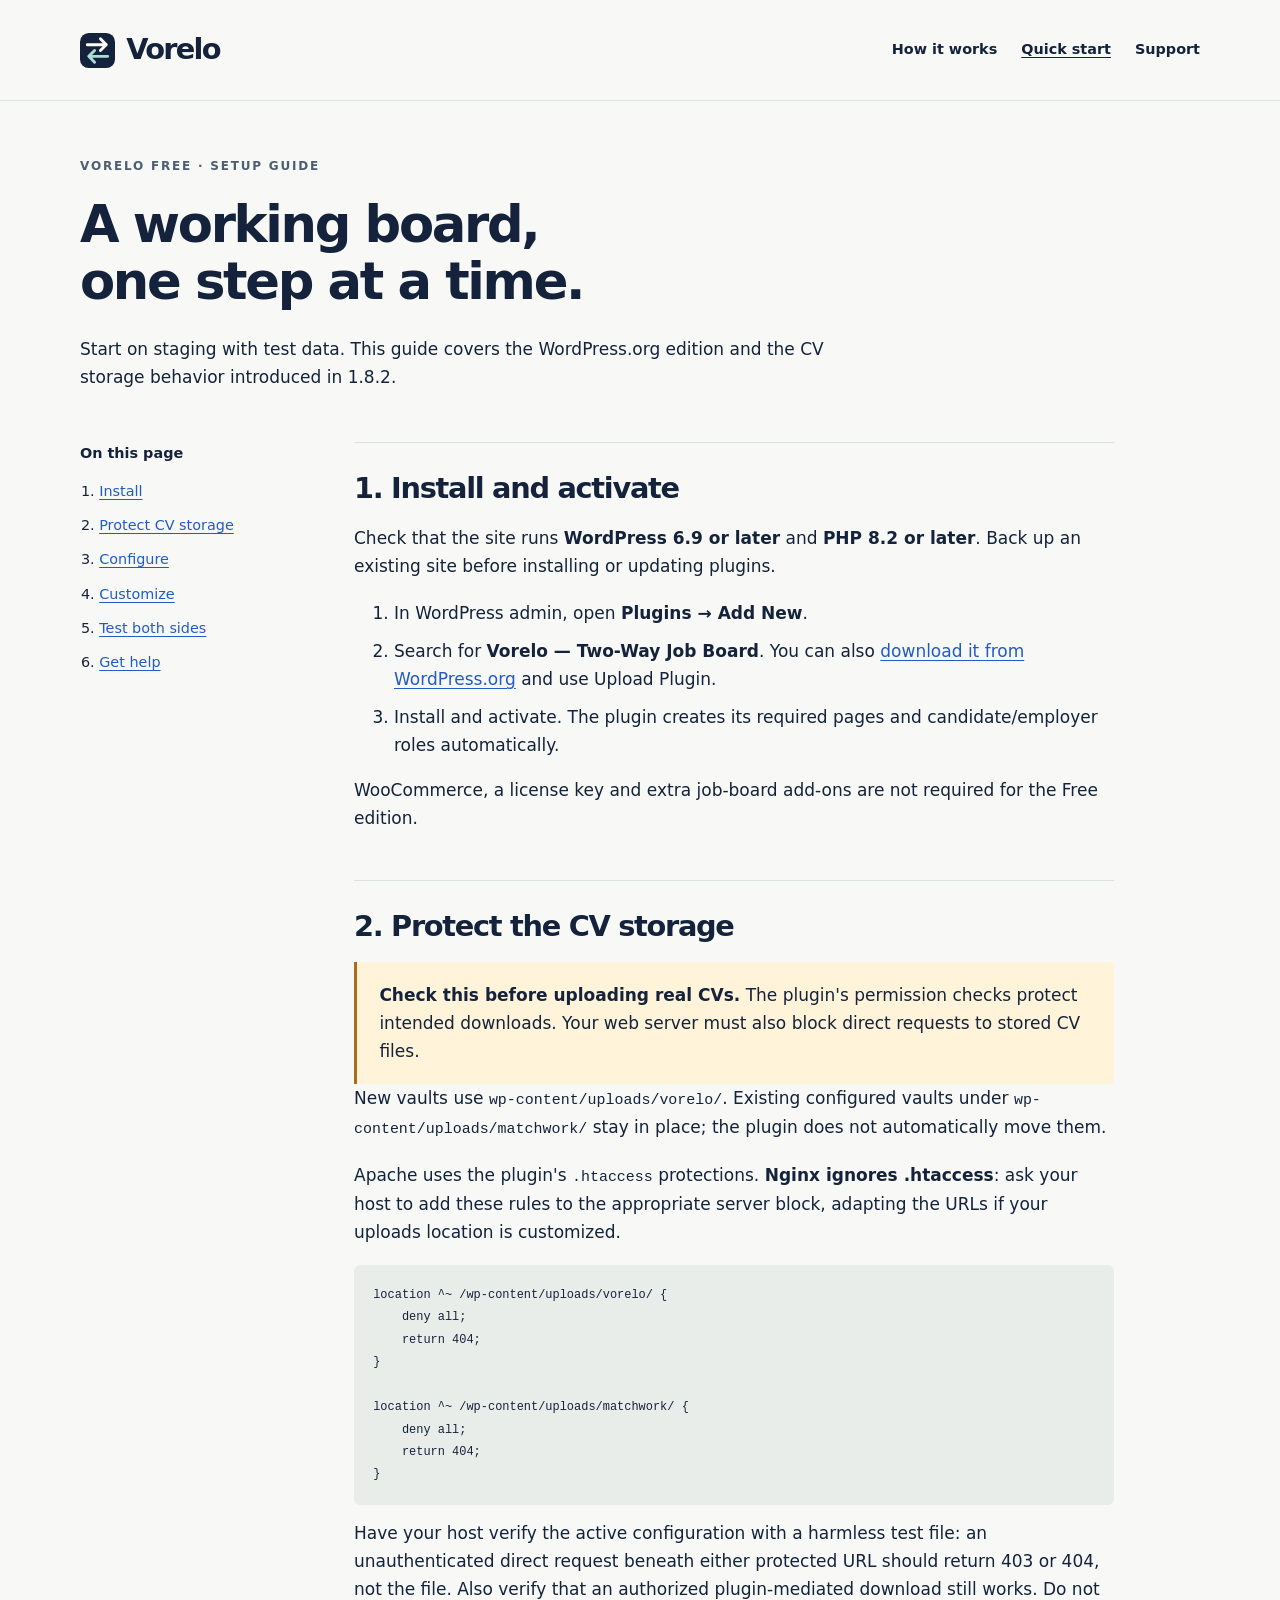
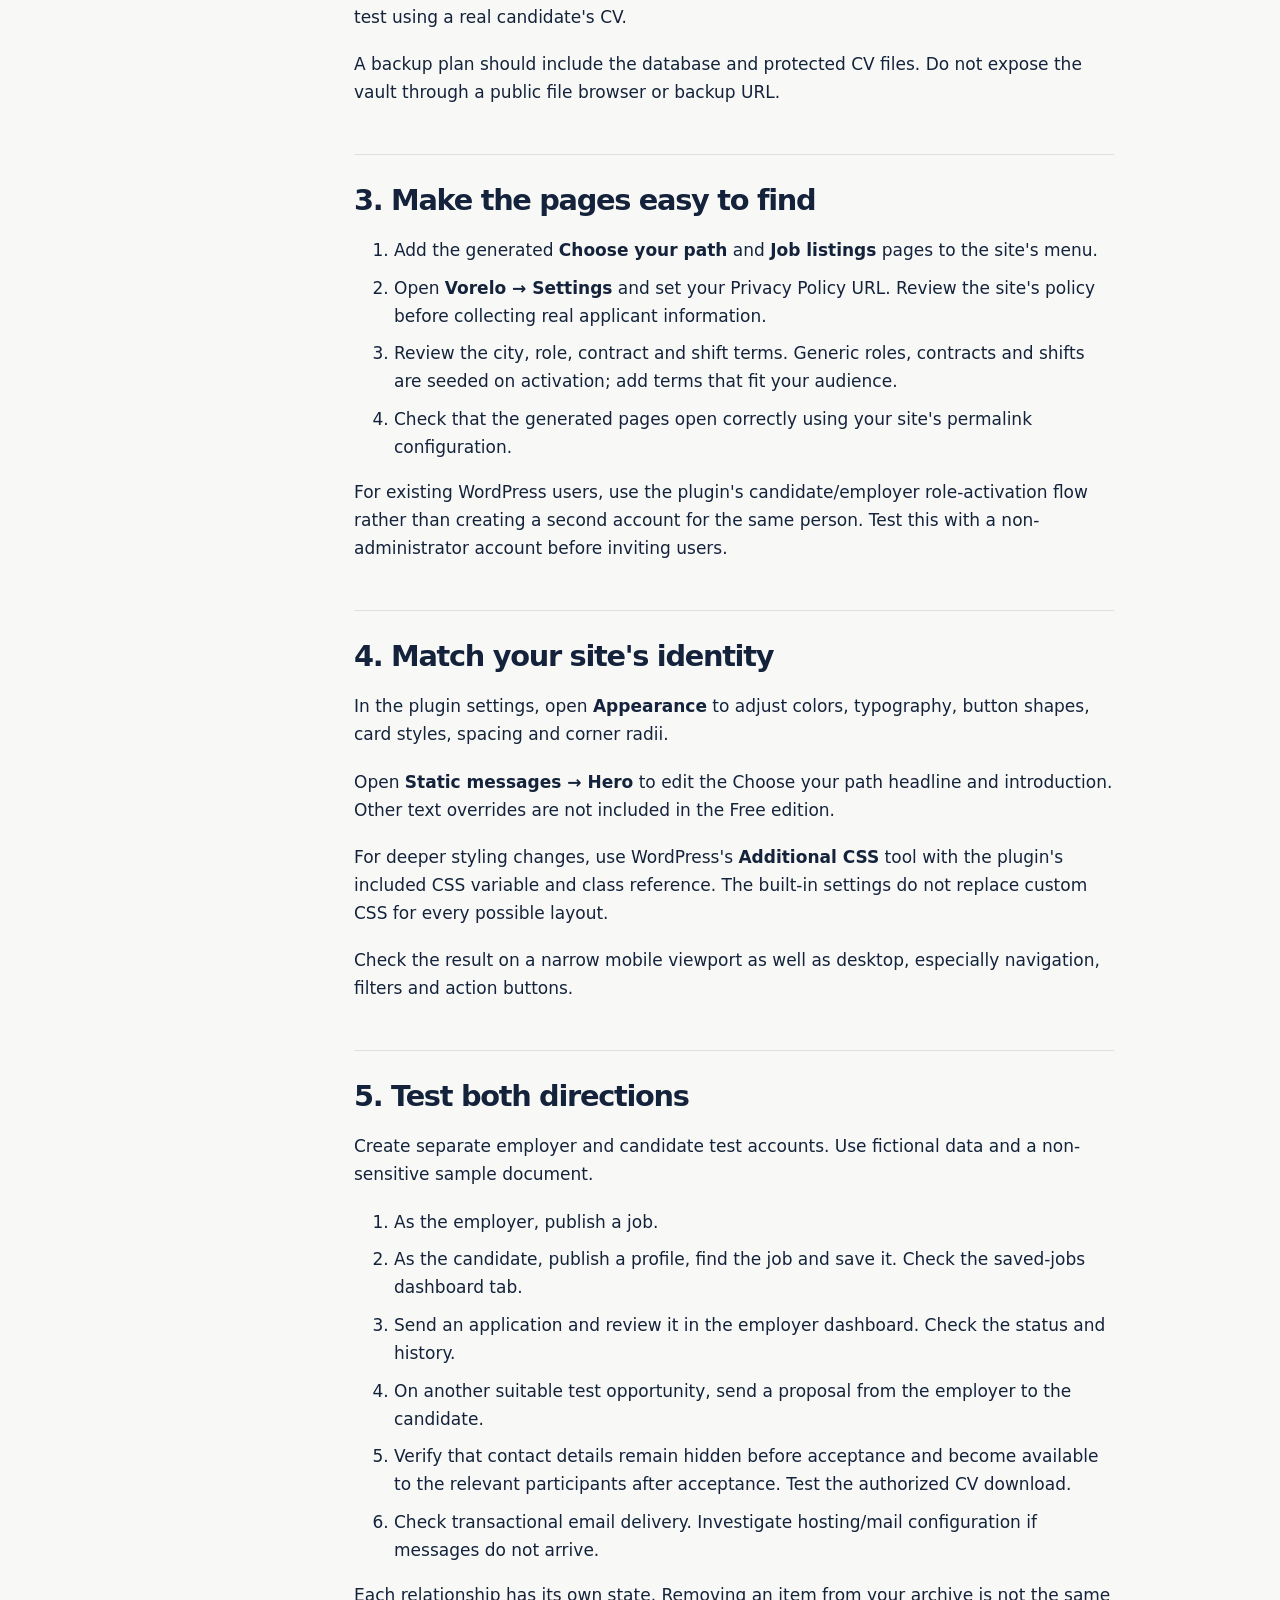
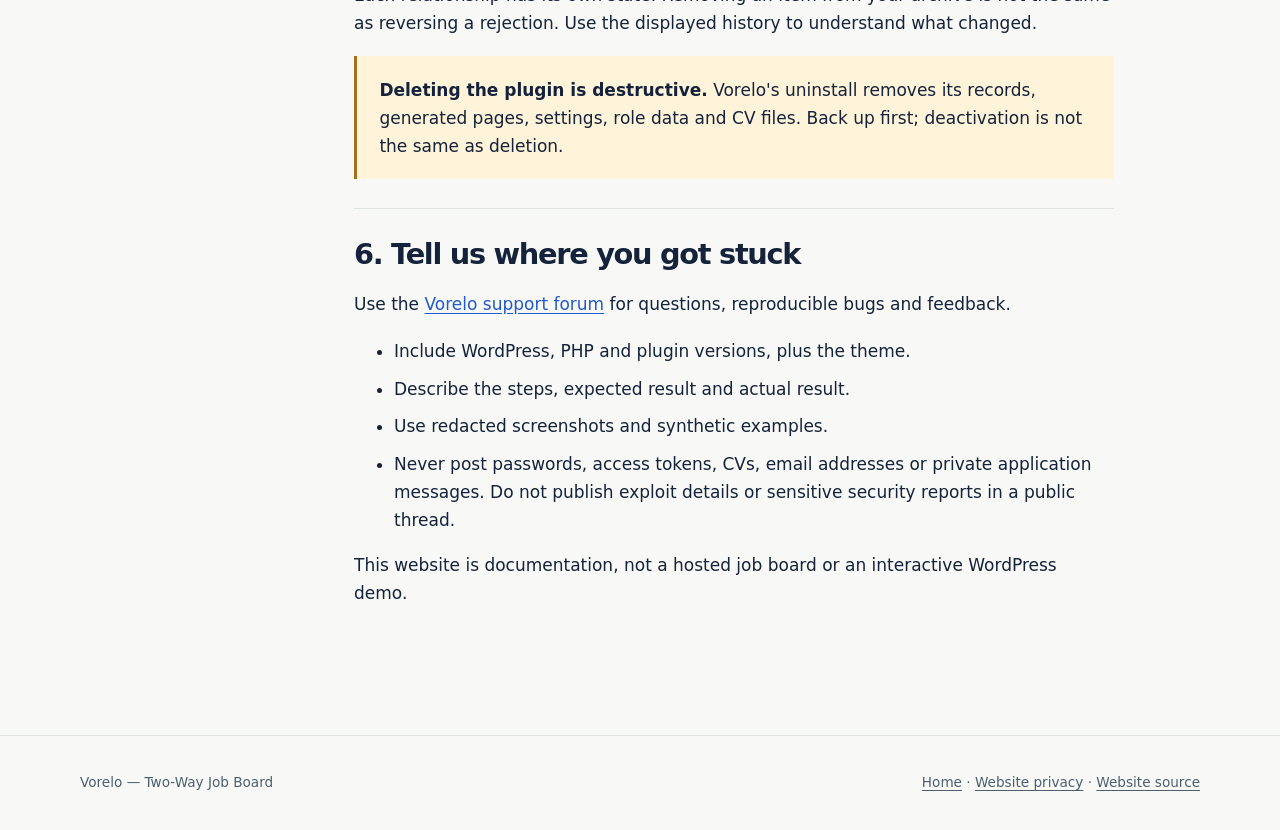
==== docs/guide.html @ be3d4c4b "feat(site): add public Vorelo website and setup guide" ====
<!doctype html>
<html lang="en">
<head>
  <meta charset="utf-8"><meta name="viewport" content="width=device-width, initial-scale=1">
  <meta name="description" content="Install Vorelo, configure the job-board pages and appearance, protect CV storage, and test the candidate and employer workflow.">
  <title>Quick start — Vorelo</title>
  <link rel="icon" href="assets/mark.svg" type="image/svg+xml"><link rel="stylesheet" href="assets/style.css">
  <link rel="canonical" href="https://paulex-github.github.io/vorelo-site/guide.html">
</head>
<body>
  <a class="mtwk-skip" href="#main">Skip to content</a>
  <header class="mtwk-header"><div class="mtwk-wrap mtwk-header-inner"><a class="mtwk-brand" href="./" aria-label="Vorelo home"><img src="assets/mark.svg" alt="" width="35" height="35">Vorelo</a><nav class="mtwk-nav" aria-label="Main navigation"><a href="./#how-it-works">How it works</a><a href="guide.html" aria-current="page">Quick start</a><a href="https://wordpress.org/support/plugin/vorelo-job-board/">Support</a></nav></div></header>
  <main id="main" class="mtwk-wrap">
    <div class="mtwk-doc-hero"><p class="mtwk-kicker">Vorelo Free · Setup guide</p><h1>A working board,<br>one step at a time.</h1><p>Start on staging with test data. This guide covers the WordPress.org edition and the CV storage behavior introduced in 1.8.2.</p></div>
    <div class="mtwk-doc-layout">
      <nav class="mtwk-toc" aria-label="On this page"><strong>On this page</strong><ol><li><a href="#install">Install</a></li><li><a href="#cv-storage">Protect CV storage</a></li><li><a href="#configure">Configure</a></li><li><a href="#appearance">Customize</a></li><li><a href="#test">Test both sides</a></li><li><a href="#support">Get help</a></li></ol></nav>
      <article class="mtwk-article">
        <section id="install"><h2>1. Install and activate</h2><p>Check that the site runs <strong>WordPress 6.9 or later</strong> and <strong>PHP 8.2 or later</strong>. Back up an existing site before installing or updating plugins.</p><ol><li>In WordPress admin, open <strong>Plugins → Add New</strong>.</li><li>Search for <strong>Vorelo — Two-Way Job Board</strong>. You can also <a href="https://wordpress.org/plugins/vorelo-job-board/">download it from WordPress.org</a> and use Upload Plugin.</li><li>Install and activate. The plugin creates its required pages and candidate/employer roles automatically.</li></ol><p>WooCommerce, a license key and extra job-board add-ons are not required for the Free edition.</p></section>
        <section id="cv-storage"><h2>2. Protect the CV storage</h2><div class="mtwk-warning"><p><strong>Check this before uploading real CVs.</strong> The plugin's permission checks protect intended downloads. Your web server must also block direct requests to stored CV files.</p></div><p>New vaults use <code>wp-content/uploads/vorelo/</code>. Existing configured vaults under <code>wp-content/uploads/matchwork/</code> stay in place; the plugin does not automatically move them.</p><p>Apache uses the plugin's <code>.htaccess</code> protections. <strong>Nginx ignores .htaccess</strong>: ask your host to add these rules to the appropriate server block, adapting the URLs if your uploads location is customized.</p><pre><code>location ^~ /wp-content/uploads/vorelo/ {
    deny all;
    return 404;
}

location ^~ /wp-content/uploads/matchwork/ {
    deny all;
    return 404;
}</code></pre><p>Have your host verify the active configuration with a harmless test file: an unauthenticated direct request beneath either protected URL should return 403 or 404, not the file. Also verify that an authorized plugin-mediated download still works. Do not test using a real candidate's CV.</p><p>A backup plan should include the database and protected CV files. Do not expose the vault through a public file browser or backup URL.</p></section>
        <section id="configure"><h2>3. Make the pages easy to find</h2><ol><li>Add the generated <strong>Choose your path</strong> and <strong>Job listings</strong> pages to the site's menu.</li><li>Open <strong>Vorelo → Settings</strong> and set your Privacy Policy URL. Review the site's policy before collecting real applicant information.</li><li>Review the city, role, contract and shift terms. Generic roles, contracts and shifts are seeded on activation; add terms that fit your audience.</li><li>Check that the generated pages open correctly using your site's permalink configuration.</li></ol><p>For existing WordPress users, use the plugin's candidate/employer role-activation flow rather than creating a second account for the same person. Test this with a non-administrator account before inviting users.</p></section>
        <section id="appearance"><h2>4. Match your site's identity</h2><p>In the plugin settings, open <strong>Appearance</strong> to adjust colors, typography, button shapes, card styles, spacing and corner radii.</p><p>Open <strong>Static messages → Hero</strong> to edit the Choose your path headline and introduction. Other text overrides are not included in the Free edition.</p><p>For deeper styling changes, use WordPress's <strong>Additional CSS</strong> tool with the plugin's included CSS variable and class reference. The built-in settings do not replace custom CSS for every possible layout.</p><p>Check the result on a narrow mobile viewport as well as desktop, especially navigation, filters and action buttons.</p></section>
        <section id="test"><h2>5. Test both directions</h2><p>Create separate employer and candidate test accounts. Use fictional data and a non-sensitive sample document.</p><ol><li>As the employer, publish a job.</li><li>As the candidate, publish a profile, find the job and save it. Check the saved-jobs dashboard tab.</li><li>Send an application and review it in the employer dashboard. Check the status and history.</li><li>On another suitable test opportunity, send a proposal from the employer to the candidate.</li><li>Verify that contact details remain hidden before acceptance and become available to the relevant participants after acceptance. Test the authorized CV download.</li><li>Check transactional email delivery. Investigate hosting/mail configuration if messages do not arrive.</li></ol><p>Each relationship has its own state. Removing an item from your archive is not the same as reversing a rejection. Use the displayed history to understand what changed.</p><div class="mtwk-warning"><p><strong>Deleting the plugin is destructive.</strong> Vorelo's uninstall removes its records, generated pages, settings, role data and CV files. Back up first; deactivation is not the same as deletion.</p></div></section>
        <section id="support"><h2>6. Tell us where you got stuck</h2><p>Use the <a href="https://wordpress.org/support/plugin/vorelo-job-board/">Vorelo support forum</a> for questions, reproducible bugs and feedback.</p><ul><li>Include WordPress, PHP and plugin versions, plus the theme.</li><li>Describe the steps, expected result and actual result.</li><li>Use redacted screenshots and synthetic examples.</li><li>Never post passwords, access tokens, CVs, email addresses or private application messages. Do not publish exploit details or sensitive security reports in a public thread.</li></ul><p>This website is documentation, not a hosted job board or an interactive WordPress demo.</p></section>
      </article>
    </div>
  </main>
  <footer class="mtwk-footer"><div class="mtwk-wrap mtwk-footer-inner"><p>Vorelo — Two-Way Job Board</p><p><a href="./">Home</a> · <a href="privacy.html">Website privacy</a> · <a href="https://github.com/paulex-github/vorelo-site">Website source</a></p></div></footer>
</body>
</html>
---- docs/assets/style.css ----
:root{--mtwk-ink:#14233b;--mtwk-muted:#4c5e71;--mtwk-paper:#f8f9f6;--mtwk-line:#dbe2e1;--mtwk-blue:#225ac7;--mtwk-pink:#a72f68;--mtwk-mint:#e1f1eb;--mtwk-width:1120px}
*{box-sizing:border-box}html{scroll-behavior:smooth;scroll-padding-top:2rem}body{margin:0;background:var(--mtwk-paper);color:var(--mtwk-ink);font-family:system-ui,-apple-system,BlinkMacSystemFont,"Segoe UI",sans-serif;font-size:17px;line-height:1.65}a{color:var(--mtwk-blue);text-underline-offset:.2em}a:hover{text-decoration-thickness:2px}a:focus-visible,summary:focus-visible{outline:3px solid var(--mtwk-pink);outline-offset:5px}img,svg{max-width:100%}h1,h2,h3{line-height:1.12;letter-spacing:-.045em}h1{font-size:clamp(2.8rem,5.4vw,4.8rem);margin:1rem 0 1.5rem;font-weight:750}h2{font-size:clamp(2rem,3.5vw,3rem);margin:0 0 1.25rem}h3{font-size:1.35rem;letter-spacing:-.025em}p{margin:0 0 1.2rem}.mtwk-wrap{width:min(var(--mtwk-width),calc(100% - 3rem));margin-inline:auto}.mtwk-skip{position:absolute;left:1rem;top:-100px;padding:.5rem 1rem;background:white;z-index:10}.mtwk-skip:focus{top:.5rem}.mtwk-header{border-bottom:1px solid var(--mtwk-line)}.mtwk-header-inner{min-height:100px;display:flex;justify-content:space-between;align-items:center;gap:1.5rem}.mtwk-brand{display:flex;gap:.7rem;align-items:center;color:var(--mtwk-ink);text-decoration:none;font-size:1.8rem;font-weight:750;letter-spacing:-.06em}.mtwk-brand img{width:35px;height:35px}.mtwk-nav{display:flex;gap:1.5rem;flex-wrap:wrap;font-size:.9rem;font-weight:600}.mtwk-nav a{color:var(--mtwk-ink);text-decoration:none}.mtwk-nav a[aria-current=page]{text-decoration:underline}.mtwk-hero{display:grid;grid-template-columns:1.15fr 1fr;align-items:center;gap:4rem;padding-block:5.5rem 6rem}.mtwk-kicker{font-size:.75rem;letter-spacing:.15em;text-transform:uppercase;font-weight:750;color:var(--mtwk-muted)}.mtwk-hero-lead{font-size:1.15rem;max-width:35rem;color:var(--mtwk-muted)}.mtwk-accent{color:var(--mtwk-blue)}.mtwk-actions{display:flex;gap:.8rem;flex-wrap:wrap;align-items:center;margin-top:1.8rem}.mtwk-button{display:inline-flex;align-items:center;justify-content:center;padding:.8rem 1.2rem;background:var(--mtwk-ink);color:white;border:1px solid var(--mtwk-ink);border-radius:6px;font-size:.9rem;font-weight:650;text-decoration:none}.mtwk-button:hover{background:#293f60;color:white}.mtwk-button--light{background:transparent;color:var(--mtwk-ink);border-color:#b9c4cb}.mtwk-button--light:hover{background:#e8edec;color:var(--mtwk-ink)}.mtwk-small{font-size:.83rem;color:var(--mtwk-muted)}.mtwk-hero-note{margin-top:1rem}.mtwk-board{padding:1.75rem;background:#edf0ea;border:1px solid #d8e0d6;border-radius:16px;transform:rotate(-1deg);box-shadow:0 18px 45px #14233b0b}.mtwk-board-title{display:flex;justify-content:space-between;border-bottom:1px solid #cbd6cf;padding-bottom:1rem;font-size:.75rem;font-weight:650;text-transform:uppercase;letter-spacing:.08em}.mtwk-person{background:white;padding:1.2rem;margin-top:1rem;border:1px solid var(--mtwk-line);border-left:3px solid var(--mtwk-blue);border-radius:6px}.mtwk-person--candidate{border-left-color:var(--mtwk-pink)}.mtwk-person strong{display:block;font-size:1.05rem}.mtwk-person p{font-size:.9rem;margin:.25rem 0 0;color:var(--mtwk-muted)}.mtwk-exchange{display:flex;justify-content:space-between;gap:1rem;font-size:.8rem;padding:.85rem .2rem;color:var(--mtwk-muted)}.mtwk-match{background:var(--mtwk-mint);padding:1rem;border-radius:6px;font-size:.85rem}.mtwk-match strong{display:block}.mtwk-section{padding-block:4.5rem;border-top:1px solid var(--mtwk-line)}.mtwk-section-intro{max-width:44rem;color:var(--mtwk-muted)}.mtwk-columns{display:grid;grid-template-columns:repeat(3,1fr);gap:2.5rem;margin-top:2.5rem}.mtwk-number{font-size:.8rem;color:var(--mtwk-muted);font-variant-numeric:tabular-nums}.mtwk-columns p{color:var(--mtwk-muted);font-size:.95rem}.mtwk-feature-grid{display:grid;grid-template-columns:1fr 1fr;gap:0 3rem;margin-top:2rem}.mtwk-feature{padding:1.3rem 0;border-bottom:1px solid var(--mtwk-line)}.mtwk-feature h3{margin:.2rem 0 .6rem}.mtwk-feature p{font-size:.95rem;color:var(--mtwk-muted);margin:0}.mtwk-callout{padding:2rem;background:var(--mtwk-mint);border-radius:8px}.mtwk-footer{border-top:1px solid var(--mtwk-line);padding-block:2rem;font-size:.85rem;color:var(--mtwk-muted)}.mtwk-footer-inner{display:flex;justify-content:space-between;gap:2rem;flex-wrap:wrap}.mtwk-footer p{margin:.2rem 0}.mtwk-footer a{color:inherit}.mtwk-doc-hero{padding-block:3.5rem 2rem;max-width:50rem}.mtwk-doc-hero h1{font-size:clamp(2.5rem,4vw,3.5rem)}.mtwk-doc-layout{display:grid;grid-template-columns:210px minmax(0,1fr);gap:4rem;padding-bottom:5rem}.mtwk-toc{font-size:.9rem}.mtwk-toc ol{padding-left:1.2rem}.mtwk-toc li{margin-bottom:.65rem}.mtwk-article{max-width:760px;min-width:0}.mtwk-article section{padding-block:1.8rem;border-top:1px solid var(--mtwk-line)}.mtwk-article h2{font-size:1.8rem}.mtwk-article h3{font-size:1.2rem}.mtwk-article li{margin-bottom:.6rem}.mtwk-article pre{padding:1.2rem;background:#e9edea;border-radius:6px;overflow:auto;font-size:.85rem;line-height:1.65}.mtwk-article code{overflow-wrap:anywhere;font-size:.88em}.mtwk-warning{padding:1.2rem 1.4rem;border-left:3px solid #a57017;background:#fff3d9}.mtwk-warning p:last-child{margin-bottom:0}.mtwk-text-page{max-width:760px;margin-inline:auto;padding-block:3rem 5rem}.mtwk-text-page h1{font-size:3rem}.mtwk-text-page h2{font-size:1.6rem;margin-top:2.5rem}.mtwk-text-page li{margin-block:.5rem}
@media(max-width:850px){.mtwk-hero{grid-template-columns:1fr;gap:3rem;padding-block:3rem}.mtwk-hero h1{max-width:650px}.mtwk-board{max-width:600px;width:100%;transform:none}.mtwk-columns{gap:1.5rem}.mtwk-doc-layout{grid-template-columns:1fr;gap:1rem}.mtwk-toc{border-top:1px solid var(--mtwk-line);padding-top:1rem}.mtwk-toc ol{columns:2}}
@media(max-width:560px){.mtwk-wrap{width:calc(100% - 2rem)}.mtwk-header-inner{align-items:flex-start;flex-direction:column;gap:.8rem;padding-block:1rem;min-height:0}.mtwk-nav{gap:1.1rem}.mtwk-hero{padding-block:2.5rem}.mtwk-board{padding:1.1rem}.mtwk-columns,.mtwk-feature-grid{grid-template-columns:1fr}.mtwk-columns{gap:1rem}.mtwk-section{padding-block:3rem}.mtwk-exchange{font-size:.75rem}.mtwk-callout{padding:1.3rem}.mtwk-toc ol{columns:1}.mtwk-footer-inner{gap:.7rem}}
@media(prefers-reduced-motion:reduce){html{scroll-behavior:auto}}
@media print{.mtwk-header,.mtwk-footer,.mtwk-actions,.mtwk-toc{display:none}body{background:white;color:black;font-size:11pt}.mtwk-wrap{width:100%}.mtwk-hero,.mtwk-doc-layout{display:block}.mtwk-board{transform:none;box-shadow:none}.mtwk-section{padding-block:1.5rem}a{color:inherit}.mtwk-article pre{white-space:pre-wrap}}
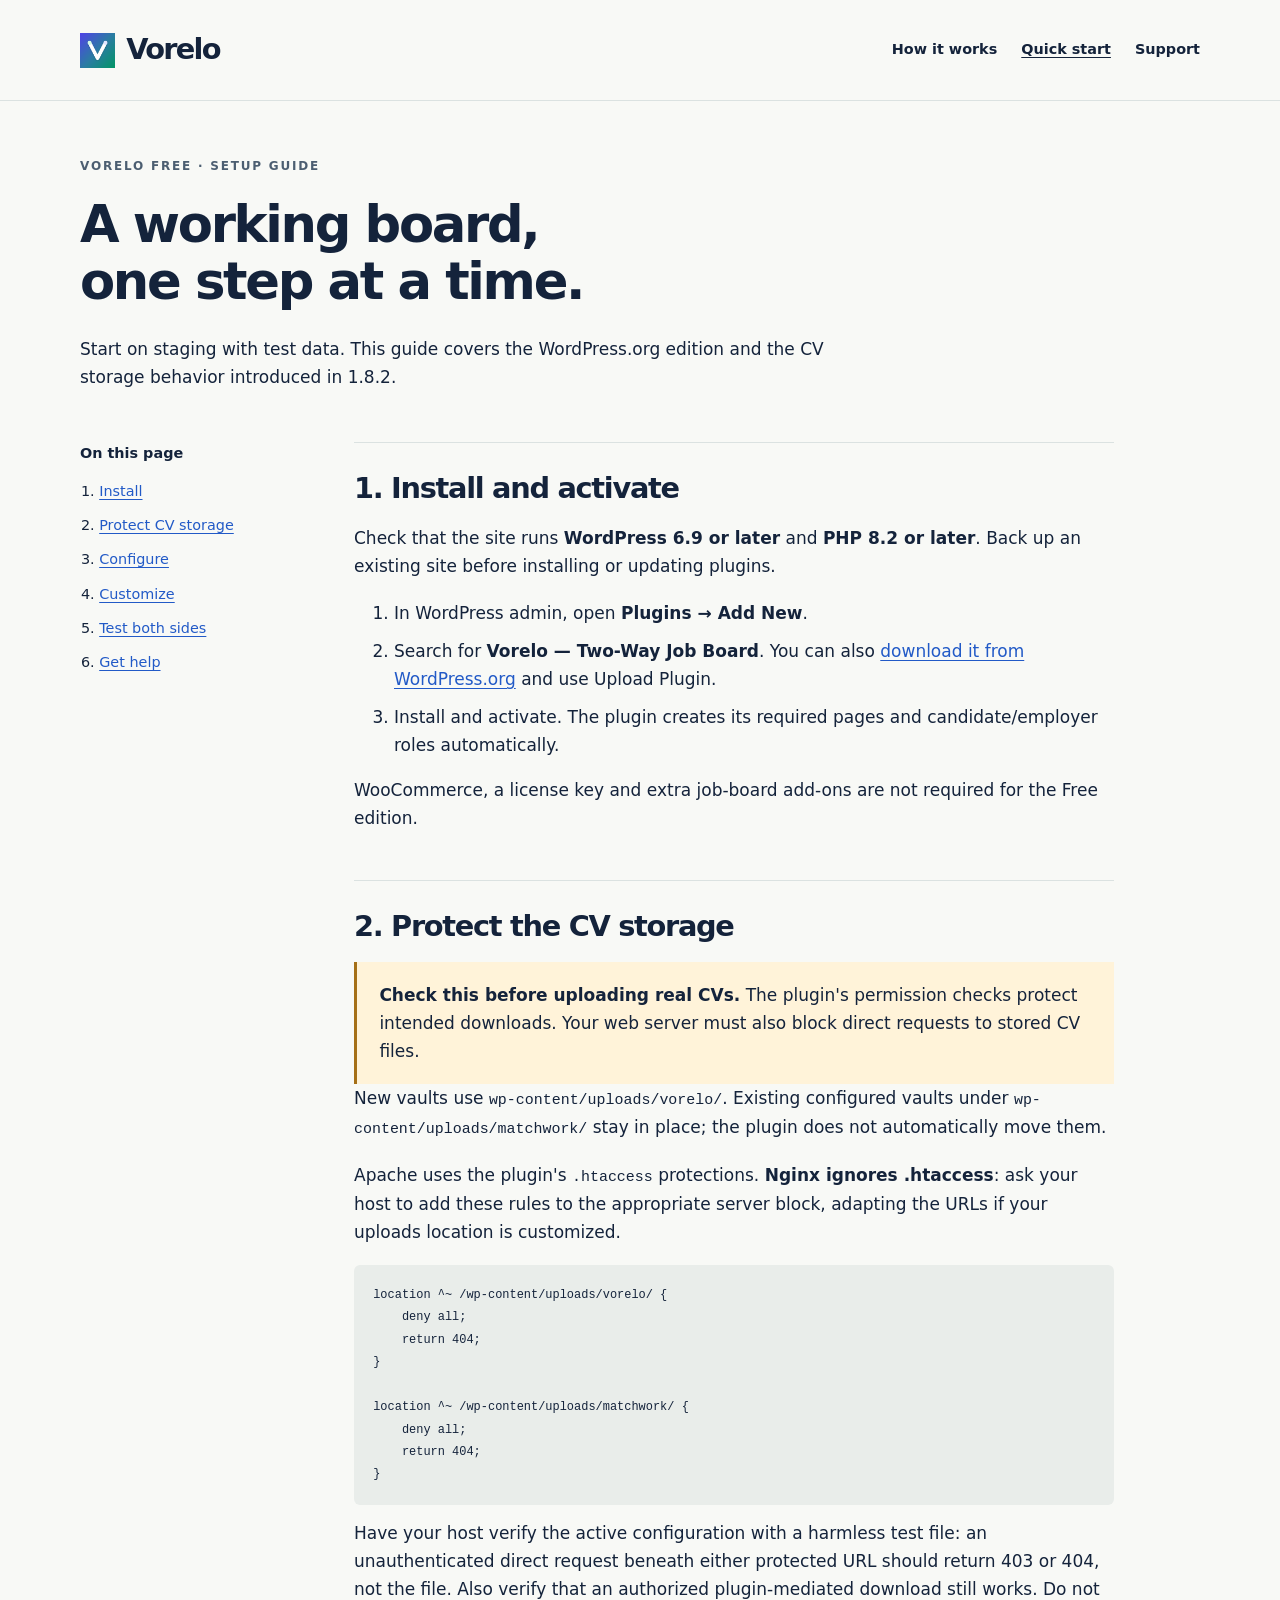
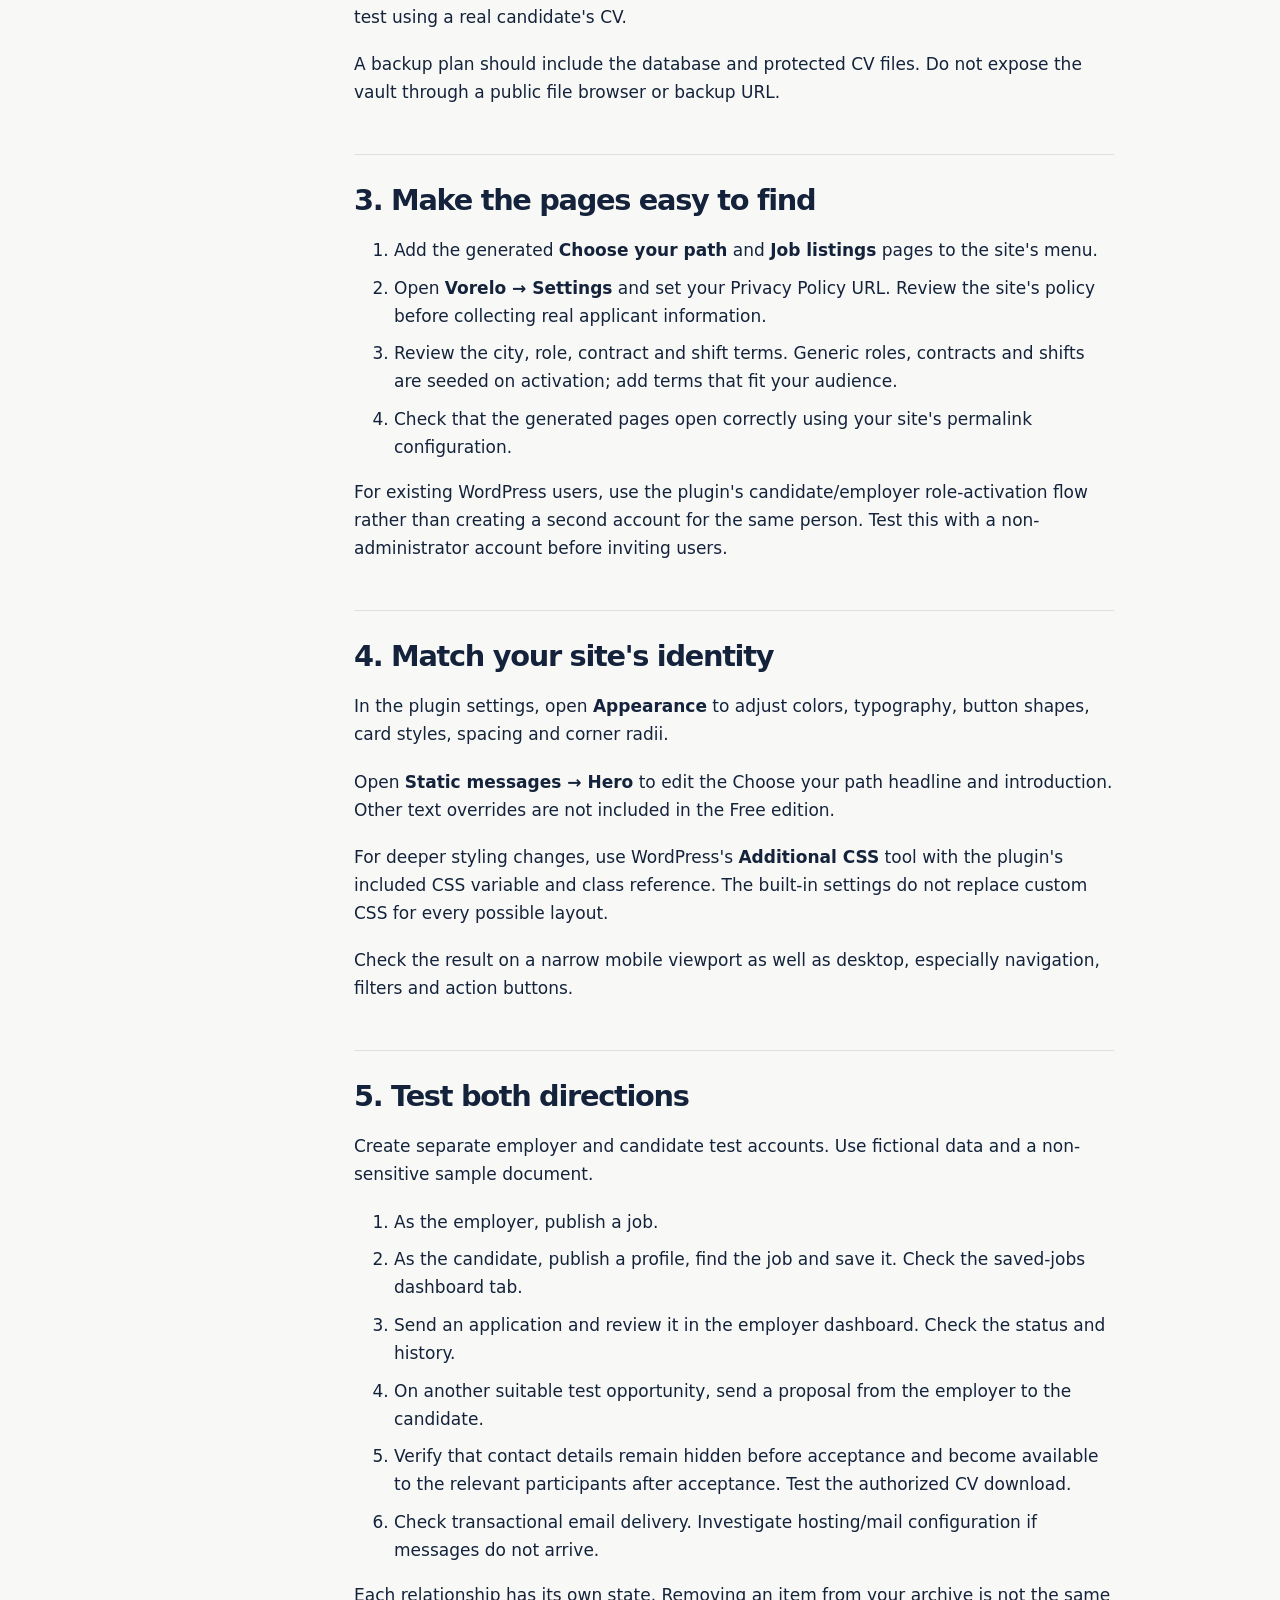
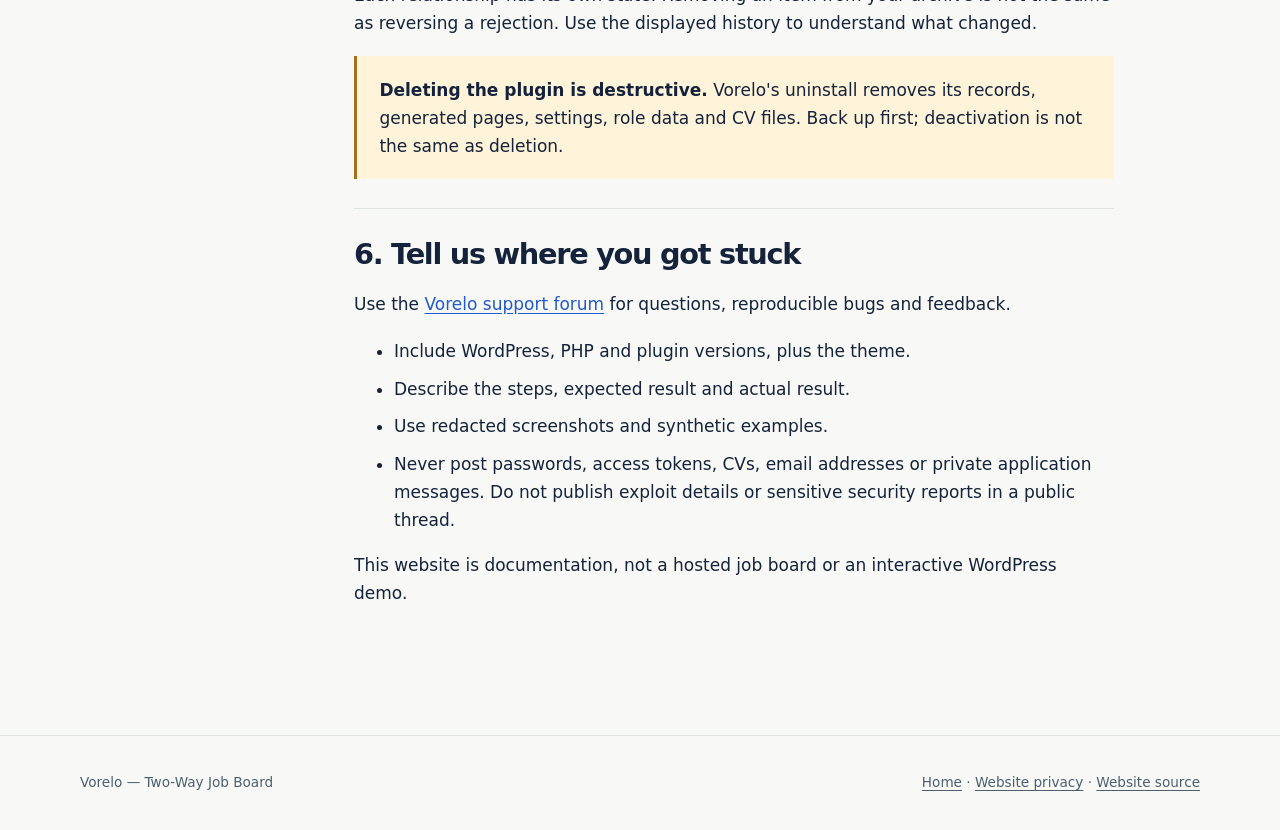
==== commit 895ced74: "fix(assets): reuse WordPress.org logo across public site" ====
--- a/docs/guide.html
+++ b/docs/guide.html
@@ -4,12 +4,12 @@
   <meta charset="utf-8"><meta name="viewport" content="width=device-width, initial-scale=1">
   <meta name="description" content="Install Vorelo, configure the job-board pages and appearance, protect CV storage, and test the candidate and employer workflow.">
   <title>Quick start — Vorelo</title>
-  <link rel="icon" href="assets/mark.svg" type="image/svg+xml"><link rel="stylesheet" href="assets/style.css">
+  <link rel="icon" href="assets/vorelo-icon-128.png" type="image/png" sizes="128x128"><link rel="stylesheet" href="assets/style.css">
   <link rel="canonical" href="https://paulex-github.github.io/vorelo-site/guide.html">
 </head>
 <body>
   <a class="mtwk-skip" href="#main">Skip to content</a>
-  <header class="mtwk-header"><div class="mtwk-wrap mtwk-header-inner"><a class="mtwk-brand" href="./" aria-label="Vorelo home"><img src="assets/mark.svg" alt="" width="35" height="35">Vorelo</a><nav class="mtwk-nav" aria-label="Main navigation"><a href="./#how-it-works">How it works</a><a href="guide.html" aria-current="page">Quick start</a><a href="https://wordpress.org/support/plugin/vorelo-job-board/">Support</a></nav></div></header>
+  <header class="mtwk-header"><div class="mtwk-wrap mtwk-header-inner"><a class="mtwk-brand" href="./" aria-label="Vorelo home"><img src="assets/vorelo-logo-256.png" alt="" width="35" height="35">Vorelo</a><nav class="mtwk-nav" aria-label="Main navigation"><a href="./#how-it-works">How it works</a><a href="guide.html" aria-current="page">Quick start</a><a href="https://wordpress.org/support/plugin/vorelo-job-board/">Support</a></nav></div></header>
   <main id="main" class="mtwk-wrap">
     <div class="mtwk-doc-hero"><p class="mtwk-kicker">Vorelo Free · Setup guide</p><h1>A working board,<br>one step at a time.</h1><p>Start on staging with test data. This guide covers the WordPress.org edition and the CV storage behavior introduced in 1.8.2.</p></div>
     <div class="mtwk-doc-layout">
